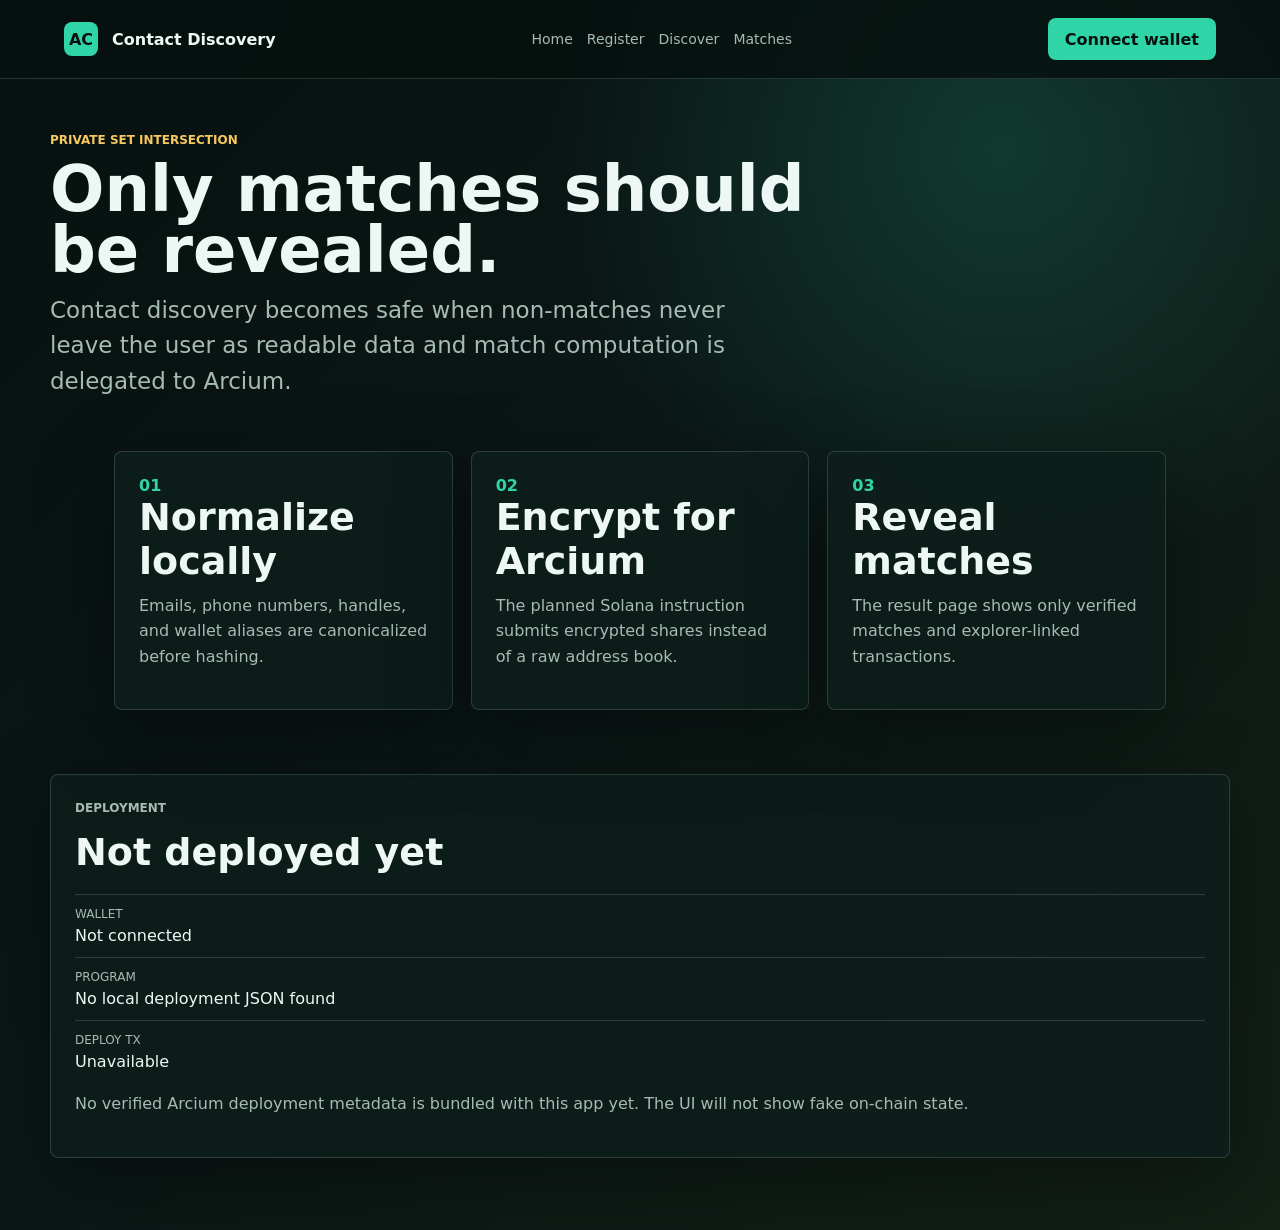
==== app/how-it-works.html @ 89aa204b "Restructure contact discovery app into wallet-enabled pages" ====
<!doctype html>
<html lang="en">
  <head>
    <meta charset="utf-8" />
    <meta name="viewport" content="width=device-width, initial-scale=1" />
    <title>How Contact Discovery Works</title>
    <link rel="icon" href="/app/favicon.svg" type="image/svg+xml" />
    <link rel="stylesheet" href="/app/site.css" />
    <script type="module" src="/app/wallet.js"></script>
  </head>
  <body>
    <header class="nav">
      <a class="brand" href="/app/"><span class="brand-mark">AC</span><span>Contact Discovery</span></a>
      <nav aria-label="Primary navigation">
        <a href="/app/">Home</a>
        <a href="/app/pages/register-identifier.html">Register</a>
        <a href="/app/pages/discover-contacts.html">Discover</a>
        <a href="/app/pages/view-matches.html">Matches</a>
      </nav>
      <button class="wallet-button" type="button" data-wallet-button>Connect wallet</button>
    </header>

    <main class="page-shell">
      <section class="page-header">
        <div>
          <p class="eyebrow">Private set intersection</p>
          <h1>Only matches should be revealed.</h1>
          <p class="lede">
            Contact discovery becomes safe when non-matches never leave the
            user as readable data and match computation is delegated to Arcium.
          </p>
        </div>
      </section>

      <section class="feature-grid">
        <article class="feature-card">
          <span>01</span>
          <h2>Normalize locally</h2>
          <p>Emails, phone numbers, handles, and wallet aliases are canonicalized before hashing.</p>
        </article>
        <article class="feature-card">
          <span>02</span>
          <h2>Encrypt for Arcium</h2>
          <p>The planned Solana instruction submits encrypted shares instead of a raw address book.</p>
        </article>
        <article class="feature-card">
          <span>03</span>
          <h2>Reveal matches</h2>
          <p>The result page shows only verified matches and explorer-linked transactions.</p>
        </article>
      </section>

      <section class="panel">
        <p class="section-kicker">Deployment</p>
        <h2 data-deployment-status>Checking metadata</h2>
        <dl class="metadata-list">
          <div><dt>Wallet</dt><dd data-wallet-address>Not connected</dd></div>
          <div><dt>Program</dt><dd data-program-id>No local deployment JSON</dd></div>
          <div><dt>Deploy tx</dt><dd data-deploy-tx>Unavailable</dd></div>
        </dl>
        <p data-verification-copy>
          Explorer-verifiable metadata appears here after contract deployment.
        </p>
      </section>
    </main>
  </body>
</html>
---- app/site.css ----
:root {
  color-scheme: dark;
  --bg: #07110f;
  --panel: rgba(13, 30, 27, 0.88);
  --panel-strong: #10221f;
  --text: #edf8f5;
  --muted: #a7bbb5;
  --line: rgba(181, 221, 211, 0.18);
  --accent: #30d5a7;
  --accent-2: #f6c85f;
  --danger: #ff8275;
  --shadow: 0 24px 80px rgba(0, 0, 0, 0.38);
  font-family:
    Inter, ui-sans-serif, system-ui, -apple-system, BlinkMacSystemFont, "Segoe UI",
    sans-serif;
}

* {
  box-sizing: border-box;
}

body {
  margin: 0;
  min-height: 100vh;
  color: var(--text);
  background:
    radial-gradient(circle at 78% 12%, rgba(48, 213, 167, 0.18), transparent 28rem),
    linear-gradient(135deg, #07110f 0%, #0b1716 48%, #132015 100%);
}

a {
  color: inherit;
  text-decoration: none;
}

button,
input,
textarea,
select {
  font: inherit;
}

.nav {
  position: sticky;
  top: 0;
  z-index: 20;
  display: flex;
  align-items: center;
  gap: 24px;
  justify-content: space-between;
  padding: 18px clamp(18px, 5vw, 64px);
  border-bottom: 1px solid var(--line);
  background: rgba(7, 17, 15, 0.84);
  backdrop-filter: blur(18px);
}

.brand,
.nav nav,
.hero-actions,
.page-actions,
.form-grid {
  display: flex;
  align-items: center;
  gap: 14px;
}

.brand {
  font-weight: 800;
}

.brand-mark {
  display: grid;
  width: 34px;
  height: 34px;
  place-items: center;
  color: #07110f;
  border-radius: 8px;
  background: var(--accent);
}

.nav nav {
  flex-wrap: wrap;
  justify-content: center;
  color: var(--muted);
  font-size: 14px;
}

.nav nav a:hover {
  color: var(--text);
}

.wallet-button,
.primary-link,
.secondary-link,
.action-button,
.ghost-button {
  min-height: 42px;
  border: 1px solid transparent;
  border-radius: 8px;
  padding: 0 16px;
  cursor: pointer;
}

.wallet-button,
.primary-link,
.action-button {
  color: #06110f;
  background: var(--accent);
  font-weight: 800;
}

.secondary-link,
.ghost-button {
  display: inline-flex;
  align-items: center;
  justify-content: center;
  color: var(--text);
  border-color: var(--line);
  background: rgba(255, 255, 255, 0.04);
}

.hero {
  display: grid;
  grid-template-columns: minmax(0, 1.35fr) minmax(320px, 0.65fr);
  gap: clamp(24px, 5vw, 64px);
  align-items: center;
  min-height: calc(100vh - 74px);
  padding: clamp(48px, 7vw, 96px) clamp(18px, 5vw, 64px);
}

.hero-copy {
  max-width: 780px;
}

.eyebrow,
.section-kicker {
  margin: 0 0 12px;
  color: var(--accent-2);
  font-size: 12px;
  font-weight: 900;
  letter-spacing: 0;
  text-transform: uppercase;
}

h1,
h2,
h3,
p {
  margin-top: 0;
}

h1 {
  margin-bottom: 20px;
  font-size: clamp(44px, 7vw, 86px);
  line-height: 0.95;
  letter-spacing: 0;
}

h2 {
  margin-bottom: 10px;
  font-size: clamp(24px, 3vw, 38px);
  letter-spacing: 0;
}

.lede {
  max-width: 690px;
  color: var(--muted);
  font-size: clamp(18px, 2vw, 23px);
  line-height: 1.55;
}

.hero-actions {
  flex-wrap: wrap;
  margin-top: 32px;
}

.primary-link,
.secondary-link {
  padding: 13px 18px;
}

.verification-panel,
.panel,
.feature-card {
  border: 1px solid var(--line);
  border-radius: 8px;
  background: var(--panel);
  box-shadow: var(--shadow);
}

.verification-panel,
.panel {
  padding: 24px;
}

.verification-panel dl,
.metadata-list {
  display: grid;
  gap: 12px;
  margin: 20px 0;
}

.verification-panel div,
.metadata-list div {
  min-width: 0;
  padding-top: 12px;
  border-top: 1px solid var(--line);
}

dt {
  color: var(--muted);
  font-size: 12px;
  text-transform: uppercase;
}

dd {
  margin: 5px 0 0;
  overflow-wrap: anywhere;
}

.feature-grid,
.page-grid {
  display: grid;
  grid-template-columns: repeat(3, minmax(0, 1fr));
  gap: 18px;
  padding: 0 clamp(18px, 5vw, 64px) 64px;
}

.feature-card {
  min-height: 210px;
  padding: 24px;
  transition:
    border-color 160ms ease,
    transform 160ms ease;
}

.feature-card:hover {
  border-color: rgba(48, 213, 167, 0.66);
  transform: translateY(-2px);
}

.feature-card span {
  color: var(--accent);
  font-weight: 900;
}

.feature-card p,
.panel p,
.hint {
  color: var(--muted);
  line-height: 1.6;
}

.page-shell {
  width: min(1180px, calc(100% - 36px));
  margin: 0 auto;
  padding: 54px 0 72px;
}

.page-header {
  display: flex;
  gap: 24px;
  align-items: end;
  justify-content: space-between;
  margin-bottom: 28px;
}

.page-header h1 {
  max-width: 760px;
  margin-bottom: 12px;
  font-size: clamp(36px, 5vw, 64px);
}

.page-grid {
  grid-template-columns: minmax(0, 1fr) 360px;
  padding: 0;
}

label {
  display: block;
  margin: 18px 0 8px;
  color: var(--text);
  font-weight: 800;
}

input,
textarea,
select {
  width: 100%;
  color: var(--text);
  border: 1px solid var(--line);
  border-radius: 8px;
  background: rgba(3, 10, 9, 0.56);
  padding: 13px 14px;
  outline: none;
}

textarea {
  min-height: 150px;
  resize: vertical;
}

input:focus,
textarea:focus,
select:focus {
  border-color: var(--accent);
}

.form-grid {
  align-items: start;
}

.form-grid > div {
  flex: 1;
}

.page-actions {
  flex-wrap: wrap;
  margin-top: 20px;
}

.output {
  margin-top: 20px;
  overflow: auto;
  border: 1px solid var(--line);
  border-radius: 8px;
  background: rgba(0, 0, 0, 0.22);
}

table {
  width: 100%;
  border-collapse: collapse;
}

th,
td {
  padding: 12px;
  border-bottom: 1px solid var(--line);
  text-align: left;
  vertical-align: top;
}

th {
  color: var(--muted);
  font-size: 12px;
  text-transform: uppercase;
}

.hash {
  max-width: 420px;
  overflow-wrap: anywhere;
  font-family: ui-monospace, SFMono-Regular, Menlo, Consolas, monospace;
  font-size: 12px;
}

.status-pill {
  display: inline-flex;
  align-items: center;
  min-height: 28px;
  border: 1px solid var(--line);
  border-radius: 999px;
  padding: 0 10px;
  color: var(--muted);
}

.status-pill.ok {
  color: #07110f;
  border-color: var(--accent);
  background: var(--accent);
}

.status-pill.warn {
  color: #130e02;
  border-color: var(--accent-2);
  background: var(--accent-2);
}

@media (max-width: 900px) {
  .nav,
  .page-header {
    align-items: stretch;
    flex-direction: column;
  }

  .nav nav {
    justify-content: flex-start;
  }

  .hero,
  .page-grid,
  .feature-grid {
    grid-template-columns: 1fr;
  }

  .hero {
    min-height: auto;
  }
}
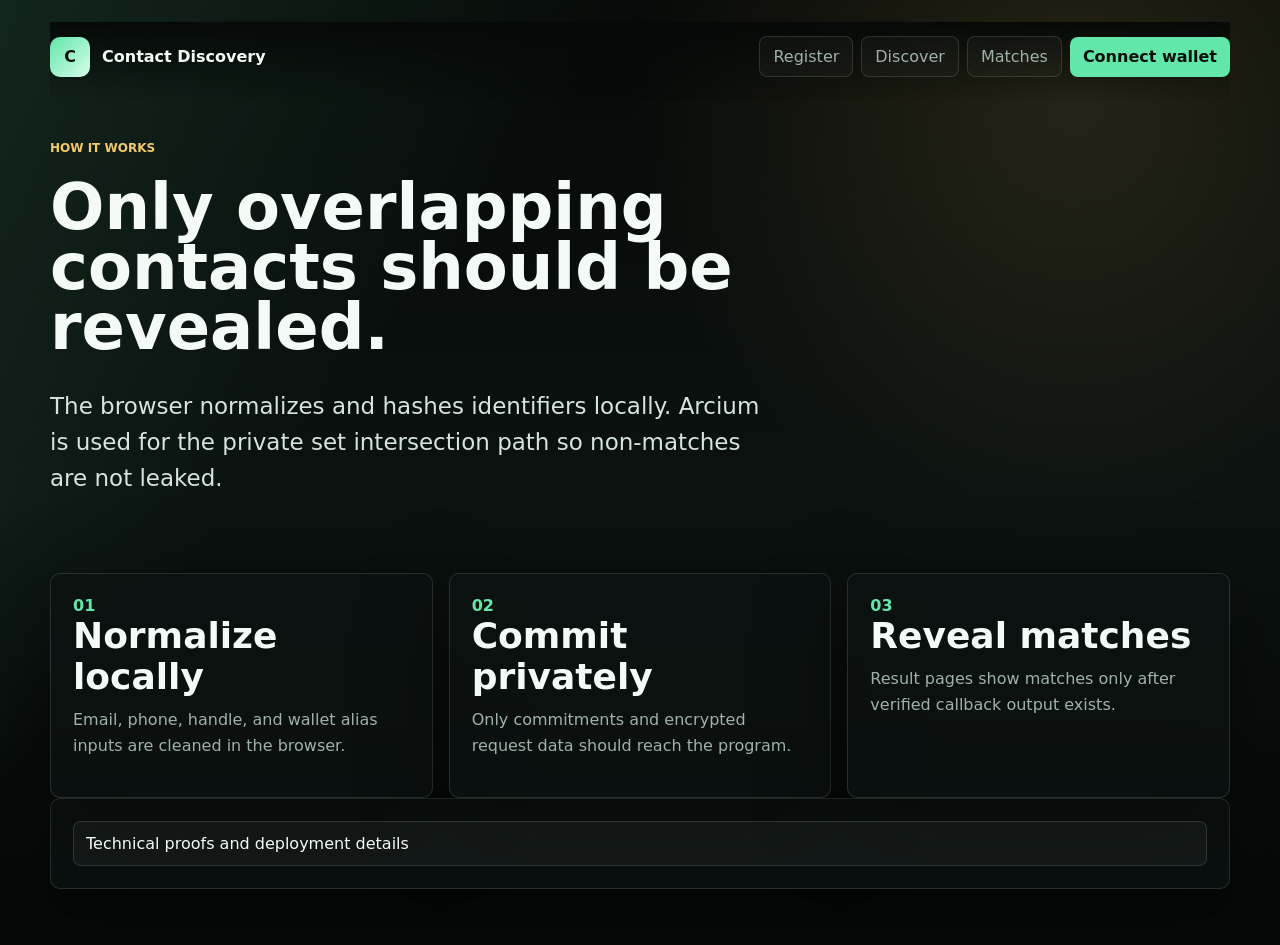
==== commit dd9eadfd: "Modernize wallet enabled contact discovery UI" ====
--- a/app/how-it-works.html
+++ b/app/how-it-works.html
@@ -1,67 +1 @@
-<!doctype html>
-<html lang="en">
-  <head>
-    <meta charset="utf-8" />
-    <meta name="viewport" content="width=device-width, initial-scale=1" />
-    <title>How Contact Discovery Works</title>
-    <link rel="icon" href="/app/favicon.svg" type="image/svg+xml" />
-    <link rel="stylesheet" href="/app/site.css" />
-    <script type="module" src="/app/wallet.js"></script>
-  </head>
-  <body>
-    <header class="nav">
-      <a class="brand" href="/app/"><span class="brand-mark">AC</span><span>Contact Discovery</span></a>
-      <nav aria-label="Primary navigation">
-        <a href="/app/">Home</a>
-        <a href="/app/pages/register-identifier.html">Register</a>
-        <a href="/app/pages/discover-contacts.html">Discover</a>
-        <a href="/app/pages/view-matches.html">Matches</a>
-      </nav>
-      <button class="wallet-button" type="button" data-wallet-button>Connect wallet</button>
-    </header>
-
-    <main class="page-shell">
-      <section class="page-header">
-        <div>
-          <p class="eyebrow">Private set intersection</p>
-          <h1>Only matches should be revealed.</h1>
-          <p class="lede">
-            Contact discovery becomes safe when non-matches never leave the
-            user as readable data and match computation is delegated to Arcium.
-          </p>
-        </div>
-      </section>
-
-      <section class="feature-grid">
-        <article class="feature-card">
-          <span>01</span>
-          <h2>Normalize locally</h2>
-          <p>Emails, phone numbers, handles, and wallet aliases are canonicalized before hashing.</p>
-        </article>
-        <article class="feature-card">
-          <span>02</span>
-          <h2>Encrypt for Arcium</h2>
-          <p>The planned Solana instruction submits encrypted shares instead of a raw address book.</p>
-        </article>
-        <article class="feature-card">
-          <span>03</span>
-          <h2>Reveal matches</h2>
-          <p>The result page shows only verified matches and explorer-linked transactions.</p>
-        </article>
-      </section>
-
-      <section class="panel">
-        <p class="section-kicker">Deployment</p>
-        <h2 data-deployment-status>Checking metadata</h2>
-        <dl class="metadata-list">
-          <div><dt>Wallet</dt><dd data-wallet-address>Not connected</dd></div>
-          <div><dt>Program</dt><dd data-program-id>No local deployment JSON</dd></div>
-          <div><dt>Deploy tx</dt><dd data-deploy-tx>Unavailable</dd></div>
-        </dl>
-        <p data-verification-copy>
-          Explorer-verifiable metadata appears here after contract deployment.
-        </p>
-      </section>
-    </main>
-  </body>
-</html>
+<!doctype html><html lang="en"><head><meta charset="utf-8"/><meta name="viewport" content="width=device-width, initial-scale=1"/><title>How Contact Discovery Works</title><link rel="icon" href="/app/favicon.svg" type="image/svg+xml"/><link rel="stylesheet" href="/app/site.css"/><script src="/app/wallet.js" defer></script></head><body><main class="shell"><header class="topbar"><a class="brand" href="/app"><span class="brand-mark">C</span><span>Contact Discovery</span></a><nav class="nav-links"><a href="/app/pages/register-identifier.html">Register</a><a href="/app/pages/discover-contacts.html">Discover</a><a href="/app/pages/view-matches.html">Matches</a><button class="wallet-trigger" type="button" data-wallet-connect>Connect wallet</button></nav></header><section class="page-head"><p class="eyebrow">How it works</p><h1>Only overlapping contacts should be revealed.</h1><p class="lede">The browser normalizes and hashes identifiers locally. Arcium is used for the private set intersection path so non-matches are not leaked.</p></section><section class="grid"><article class="feature-card"><span>01</span><h2>Normalize locally</h2><p>Email, phone, handle, and wallet alias inputs are cleaned in the browser.</p></article><article class="feature-card"><span>02</span><h2>Commit privately</h2><p>Only commitments and encrypted request data should reach the program.</p></article><article class="feature-card"><span>03</span><h2>Reveal matches</h2><p>Result pages show matches only after verified callback output exists.</p></article></section><section class="panel proof-panel"><button class="proof-toggle" type="button" data-proof-toggle>Technical proofs and deployment details</button><div class="proof-body"><dl class="kv"><div><dt>Status</dt><dd data-contract-state>Checking</dd></div><div><dt>Program</dt><dd data-program-id>Checking</dd></div><div><dt>Deploy tx</dt><dd data-deploy-tx>Checking</dd></div></dl></div></section></main></body></html>
--- a/app/site.css
+++ b/app/site.css
@@ -1,15 +1,18 @@
 :root {
   color-scheme: dark;
-  --bg: #07110f;
-  --panel: rgba(13, 30, 27, 0.88);
-  --panel-strong: #10221f;
-  --text: #edf8f5;
-  --muted: #a7bbb5;
-  --line: rgba(181, 221, 211, 0.18);
-  --accent: #30d5a7;
-  --accent-2: #f6c85f;
-  --danger: #ff8275;
-  --shadow: 0 24px 80px rgba(0, 0, 0, 0.38);
+  --bg: #060907;
+  --bg-soft: #0b1210;
+  --panel: rgba(12, 19, 17, 0.84);
+  --panel-2: rgba(15, 28, 24, 0.72);
+  --line: rgba(204, 235, 224, 0.14);
+  --line-strong: rgba(98, 230, 170, 0.36);
+  --text: #f4fbf7;
+  --muted: #9fb2aa;
+  --accent: #62e6aa;
+  --accent-2: #f3c96b;
+  --red: #ff7a7a;
+  --green: #7cf7b4;
+  --shadow: 0 24px 90px rgba(0, 0, 0, 0.38);
   font-family:
     Inter, ui-sans-serif, system-ui, -apple-system, BlinkMacSystemFont, "Segoe UI",
     sans-serif;
@@ -24,8 +27,9 @@
   min-height: 100vh;
   color: var(--text);
   background:
-    radial-gradient(circle at 78% 12%, rgba(48, 213, 167, 0.18), transparent 28rem),
-    linear-gradient(135deg, #07110f 0%, #0b1716 48%, #132015 100%);
+    linear-gradient(130deg, rgba(98, 230, 170, 0.13), transparent 32rem),
+    radial-gradient(circle at 84% 10%, rgba(243, 201, 107, 0.13), transparent 28rem),
+    linear-gradient(180deg, var(--bg), var(--bg-soft) 54%, #050806);
 }
 
 a {
@@ -35,105 +39,91 @@
 
 button,
 input,
-textarea,
-select {
+select,
+textarea {
   font: inherit;
 }
 
-.nav {
+.shell {
+  width: min(1180px, calc(100% - 32px));
+  margin: 0 auto;
+  padding: 22px 0 56px;
+}
+
+.topbar {
   position: sticky;
   top: 0;
-  z-index: 20;
+  z-index: 30;
   display: flex;
   align-items: center;
-  gap: 24px;
   justify-content: space-between;
-  padding: 18px clamp(18px, 5vw, 64px);
-  border-bottom: 1px solid var(--line);
-  background: rgba(7, 17, 15, 0.84);
-  backdrop-filter: blur(18px);
-}
-
-.brand,
-.nav nav,
-.hero-actions,
-.page-actions,
-.form-grid {
+  gap: 18px;
+  padding: 14px 0 22px;
+  background: linear-gradient(180deg, rgba(6, 9, 7, 0.96), rgba(6, 9, 7, 0));
+  backdrop-filter: blur(16px);
+}
+
+.brand {
+  display: inline-flex;
+  align-items: center;
+  gap: 12px;
+  font-weight: 900;
+}
+
+.brand-mark {
+  display: grid;
+  width: 40px;
+  height: 40px;
+  place-items: center;
+  border-radius: 10px;
+  color: #06100b;
+  background: linear-gradient(135deg, var(--accent), #d7ffe9);
+}
+
+.nav-links {
   display: flex;
-  align-items: center;
-  gap: 14px;
-}
-
-.brand {
-  font-weight: 800;
-}
-
-.brand-mark {
-  display: grid;
-  width: 34px;
-  height: 34px;
-  place-items: center;
-  color: #07110f;
-  border-radius: 8px;
+  flex-wrap: wrap;
+  gap: 8px;
+  align-items: center;
+  justify-content: center;
+}
+
+.nav-links a,
+.ghost,
+.wallet-trigger {
+  min-height: 40px;
+  border: 1px solid var(--line);
+  border-radius: 8px;
+  padding: 10px 13px;
+  color: var(--muted);
+  background: rgba(255, 255, 255, 0.03);
+}
+
+.nav-links a:hover,
+.ghost:hover {
+  color: var(--text);
+  border-color: var(--line-strong);
+}
+
+.wallet-trigger,
+.primary,
+.action {
+  cursor: pointer;
+  border: 0;
+  color: #06100b;
   background: var(--accent);
-}
-
-.nav nav {
-  flex-wrap: wrap;
-  justify-content: center;
-  color: var(--muted);
-  font-size: 14px;
-}
-
-.nav nav a:hover {
-  color: var(--text);
-}
-
-.wallet-button,
-.primary-link,
-.secondary-link,
-.action-button,
-.ghost-button {
-  min-height: 42px;
-  border: 1px solid transparent;
-  border-radius: 8px;
-  padding: 0 16px;
-  cursor: pointer;
-}
-
-.wallet-button,
-.primary-link,
-.action-button {
-  color: #06110f;
-  background: var(--accent);
-  font-weight: 800;
-}
-
-.secondary-link,
-.ghost-button {
-  display: inline-flex;
-  align-items: center;
-  justify-content: center;
-  color: var(--text);
-  border-color: var(--line);
-  background: rgba(255, 255, 255, 0.04);
+  font-weight: 900;
 }
 
 .hero {
   display: grid;
-  grid-template-columns: minmax(0, 1.35fr) minmax(320px, 0.65fr);
-  gap: clamp(24px, 5vw, 64px);
-  align-items: center;
-  min-height: calc(100vh - 74px);
-  padding: clamp(48px, 7vw, 96px) clamp(18px, 5vw, 64px);
-}
-
-.hero-copy {
-  max-width: 780px;
-}
-
-.eyebrow,
-.section-kicker {
+  grid-template-columns: minmax(0, 1.15fr) minmax(320px, 0.85fr);
+  gap: clamp(22px, 4vw, 56px);
+  align-items: center;
+  min-height: calc(100vh - 112px);
+}
+
+.eyebrow {
   margin: 0 0 12px;
   color: var(--accent-2);
   font-size: 12px;
@@ -150,223 +140,244 @@
 }
 
 h1 {
-  margin-bottom: 20px;
-  font-size: clamp(44px, 7vw, 86px);
-  line-height: 0.95;
+  max-width: 880px;
+  margin-bottom: 22px;
+  font-size: clamp(44px, 7vw, 92px);
+  line-height: 0.94;
   letter-spacing: 0;
 }
 
 h2 {
   margin-bottom: 10px;
-  font-size: clamp(24px, 3vw, 38px);
+  font-size: clamp(24px, 3vw, 36px);
   letter-spacing: 0;
 }
 
 .lede {
-  max-width: 690px;
-  color: var(--muted);
+  max-width: 720px;
+  color: #d5e4dd;
   font-size: clamp(18px, 2vw, 23px);
   line-height: 1.55;
 }
 
-.hero-actions {
+.cta-row,
+.page-actions,
+.status-row {
+  display: flex;
   flex-wrap: wrap;
-  margin-top: 32px;
-}
-
-.primary-link,
-.secondary-link {
-  padding: 13px 18px;
-}
-
-.verification-panel,
+  gap: 12px;
+  align-items: center;
+}
+
+.primary,
+.secondary,
+.action,
+.ghost {
+  display: inline-flex;
+  min-height: 44px;
+  align-items: center;
+  justify-content: center;
+  border-radius: 8px;
+  padding: 0 16px;
+}
+
+.secondary {
+  color: var(--text);
+  border: 1px solid var(--line);
+  background: rgba(255, 255, 255, 0.04);
+}
+
 .panel,
-.feature-card {
-  border: 1px solid var(--line);
-  border-radius: 8px;
+.feature-card,
+.stat {
+  border: 1px solid var(--line);
+  border-radius: 10px;
   background: var(--panel);
   box-shadow: var(--shadow);
 }
 
-.verification-panel,
 .panel {
+  padding: 22px;
+}
+
+.hero-card {
+  min-height: 390px;
   padding: 24px;
-}
-
-.verification-panel dl,
-.metadata-list {
+  background:
+    linear-gradient(145deg, rgba(98, 230, 170, 0.16), transparent),
+    var(--panel);
+}
+
+.hero-card-grid {
   display: grid;
   gap: 12px;
-  margin: 20px 0;
-}
-
-.verification-panel div,
-.metadata-list div {
-  min-width: 0;
-  padding-top: 12px;
-  border-top: 1px solid var(--line);
-}
-
-dt {
+  margin-top: 18px;
+}
+
+.stat {
+  padding: 16px;
+  background: var(--panel-2);
+}
+
+.stat strong {
+  display: block;
+  margin-bottom: 4px;
+  color: var(--accent);
+  font-size: 28px;
+}
+
+.muted,
+.hint,
+.feature-card p,
+.panel p {
+  color: var(--muted);
+  line-height: 1.6;
+}
+
+.grid {
+  display: grid;
+  grid-template-columns: repeat(3, minmax(0, 1fr));
+  gap: 16px;
+  margin-top: 28px;
+}
+
+.feature-card {
+  min-height: 210px;
+  padding: 22px;
+  transition:
+    transform 160ms ease,
+    border-color 160ms ease;
+}
+
+.feature-card:hover {
+  transform: translateY(-2px);
+  border-color: var(--line-strong);
+}
+
+.feature-card span {
+  color: var(--accent);
+  font-weight: 900;
+}
+
+.page-head {
+  display: grid;
+  gap: 10px;
+  max-width: 820px;
+  padding: 42px 0 26px;
+}
+
+.page-head h1 {
+  font-size: clamp(38px, 5vw, 68px);
+}
+
+.layout {
+  display: grid;
+  grid-template-columns: minmax(0, 1fr) 360px;
+  gap: 18px;
+  align-items: start;
+}
+
+.form-grid {
+  display: grid;
+  grid-template-columns: repeat(2, minmax(0, 1fr));
+  gap: 14px;
+}
+
+.wide {
+  grid-column: 1 / -1;
+}
+
+label {
+  display: grid;
+  gap: 8px;
+  color: var(--text);
+  font-size: 13px;
+  font-weight: 850;
+}
+
+input,
+select,
+textarea,
+output {
+  width: 100%;
+  min-height: 46px;
+  border: 1px solid var(--line);
+  border-radius: 8px;
+  padding: 11px 12px;
+  color: var(--text);
+  background: rgba(4, 8, 10, 0.72);
+  outline: none;
+}
+
+textarea {
+  min-height: 130px;
+  resize: vertical;
+}
+
+input:focus,
+select:focus,
+textarea:focus {
+  border-color: var(--accent);
+}
+
+.proof-toggle {
+  width: 100%;
+  cursor: pointer;
+  border: 1px solid var(--line);
+  border-radius: 8px;
+  padding: 12px;
+  color: var(--text);
+  background: rgba(255, 255, 255, 0.04);
+  text-align: left;
+}
+
+.proof-body {
+  display: none;
+  margin-top: 12px;
+  overflow-wrap: anywhere;
+}
+
+.proof-panel.open .proof-body {
+  display: block;
+}
+
+.kv {
+  display: grid;
+  gap: 10px;
+}
+
+.kv div {
+  display: grid;
+  gap: 4px;
+  padding-bottom: 10px;
+  border-bottom: 1px solid var(--line);
+}
+
+.kv dt {
   color: var(--muted);
   font-size: 12px;
   text-transform: uppercase;
 }
 
-dd {
-  margin: 5px 0 0;
-  overflow-wrap: anywhere;
-}
-
-.feature-grid,
-.page-grid {
-  display: grid;
-  grid-template-columns: repeat(3, minmax(0, 1fr));
-  gap: 18px;
-  padding: 0 clamp(18px, 5vw, 64px) 64px;
-}
-
-.feature-card {
-  min-height: 210px;
-  padding: 24px;
-  transition:
-    border-color 160ms ease,
-    transform 160ms ease;
-}
-
-.feature-card:hover {
-  border-color: rgba(48, 213, 167, 0.66);
-  transform: translateY(-2px);
-}
-
-.feature-card span {
-  color: var(--accent);
-  font-weight: 900;
-}
-
-.feature-card p,
-.panel p,
-.hint {
-  color: var(--muted);
-  line-height: 1.6;
-}
-
-.page-shell {
-  width: min(1180px, calc(100% - 36px));
-  margin: 0 auto;
-  padding: 54px 0 72px;
-}
-
-.page-header {
-  display: flex;
-  gap: 24px;
-  align-items: end;
-  justify-content: space-between;
-  margin-bottom: 28px;
-}
-
-.page-header h1 {
-  max-width: 760px;
-  margin-bottom: 12px;
-  font-size: clamp(36px, 5vw, 64px);
-}
-
-.page-grid {
-  grid-template-columns: minmax(0, 1fr) 360px;
-  padding: 0;
-}
-
-label {
-  display: block;
-  margin: 18px 0 8px;
-  color: var(--text);
-  font-weight: 800;
-}
-
-input,
-textarea,
-select {
-  width: 100%;
-  color: var(--text);
-  border: 1px solid var(--line);
-  border-radius: 8px;
-  background: rgba(3, 10, 9, 0.56);
-  padding: 13px 14px;
-  outline: none;
-}
-
-textarea {
-  min-height: 150px;
-  resize: vertical;
-}
-
-input:focus,
-textarea:focus,
-select:focus {
-  border-color: var(--accent);
-}
-
-.form-grid {
-  align-items: start;
-}
-
-.form-grid > div {
-  flex: 1;
-}
-
-.page-actions {
-  flex-wrap: wrap;
-  margin-top: 20px;
-}
-
-.output {
-  margin-top: 20px;
-  overflow: auto;
-  border: 1px solid var(--line);
-  border-radius: 8px;
-  background: rgba(0, 0, 0, 0.22);
-}
-
-table {
-  width: 100%;
-  border-collapse: collapse;
-}
-
-th,
-td {
-  padding: 12px;
-  border-bottom: 1px solid var(--line);
-  text-align: left;
-  vertical-align: top;
-}
-
-th {
-  color: var(--muted);
-  font-size: 12px;
-  text-transform: uppercase;
-}
-
-.hash {
-  max-width: 420px;
-  overflow-wrap: anywhere;
-  font-family: ui-monospace, SFMono-Regular, Menlo, Consolas, monospace;
-  font-size: 12px;
+.kv dd {
+  margin: 0;
 }
 
 .status-pill {
   display: inline-flex;
-  align-items: center;
-  min-height: 28px;
+  width: fit-content;
+  min-height: 30px;
+  align-items: center;
   border: 1px solid var(--line);
   border-radius: 999px;
   padding: 0 10px;
   color: var(--muted);
 }
 
-.status-pill.ok {
-  color: #07110f;
-  border-color: var(--accent);
-  background: var(--accent);
+.status-pill.good {
+  color: #06100b;
+  border-color: var(--green);
+  background: var(--green);
 }
 
 .status-pill.warn {
@@ -375,24 +386,83 @@
   background: var(--accent-2);
 }
 
+.activity {
+  display: grid;
+  gap: 10px;
+  margin-top: 14px;
+}
+
+.activity-item {
+  border: 1px solid var(--line);
+  border-radius: 8px;
+  padding: 12px;
+  background: rgba(0, 0, 0, 0.18);
+}
+
+.wallet-modal {
+  position: fixed;
+  inset: 0;
+  z-index: 100;
+  display: none;
+  place-items: center;
+  padding: 18px;
+  background: rgba(0, 0, 0, 0.62);
+  backdrop-filter: blur(10px);
+}
+
+.wallet-modal.open {
+  display: grid;
+}
+
+.wallet-dialog {
+  width: min(460px, 100%);
+  border: 1px solid var(--line);
+  border-radius: 12px;
+  padding: 20px;
+  background: #0b1210;
+  box-shadow: var(--shadow);
+}
+
+.wallet-option {
+  display: flex;
+  width: 100%;
+  min-height: 56px;
+  align-items: center;
+  justify-content: space-between;
+  gap: 12px;
+  margin-top: 10px;
+  cursor: pointer;
+  border: 1px solid var(--line);
+  border-radius: 8px;
+  padding: 0 14px;
+  color: var(--text);
+  background: rgba(255, 255, 255, 0.04);
+}
+
+.wallet-option:hover {
+  border-color: var(--line-strong);
+}
+
+.wallet-option small {
+  color: var(--muted);
+}
+
 @media (max-width: 900px) {
-  .nav,
-  .page-header {
+  .topbar,
+  .layout,
+  .hero,
+  .grid,
+  .form-grid {
+    grid-template-columns: 1fr;
+  }
+
+  .topbar {
     align-items: stretch;
     flex-direction: column;
   }
 
-  .nav nav {
-    justify-content: flex-start;
-  }
-
-  .hero,
-  .page-grid,
-  .feature-grid {
-    grid-template-columns: 1fr;
-  }
-
   .hero {
     min-height: auto;
+    padding-top: 28px;
   }
 }
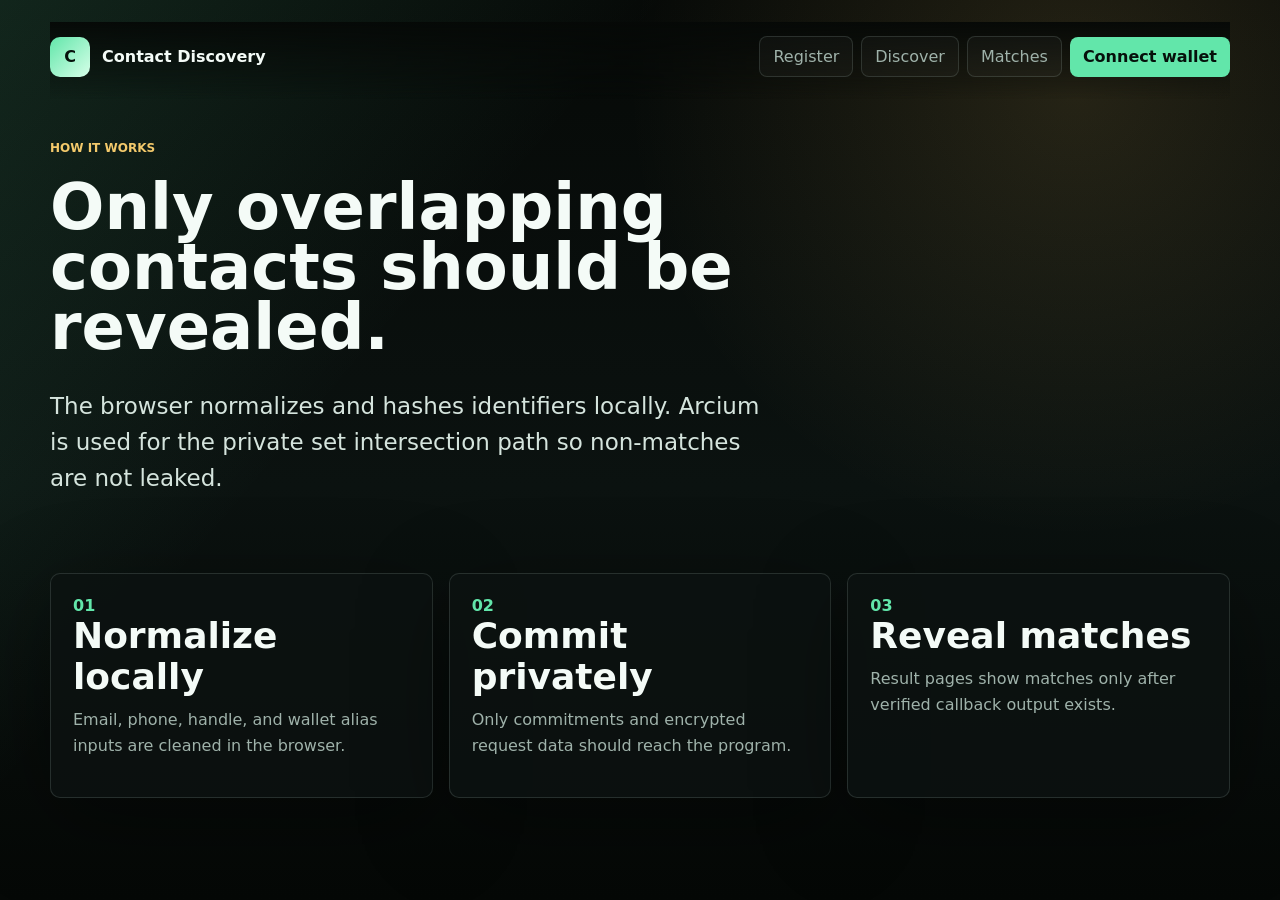
==== commit 281c980c: "Implement live Arcium dapp flows" ====
--- a/app/how-it-works.html
+++ b/app/how-it-works.html
@@ -1 +1 @@
-<!doctype html><html lang="en"><head><meta charset="utf-8"/><meta name="viewport" content="width=device-width, initial-scale=1"/><title>How Contact Discovery Works</title><link rel="icon" href="/app/favicon.svg" type="image/svg+xml"/><link rel="stylesheet" href="/app/site.css"/><script src="/app/wallet.js" defer></script></head><body><main class="shell"><header class="topbar"><a class="brand" href="/app"><span class="brand-mark">C</span><span>Contact Discovery</span></a><nav class="nav-links"><a href="/app/pages/register-identifier.html">Register</a><a href="/app/pages/discover-contacts.html">Discover</a><a href="/app/pages/view-matches.html">Matches</a><button class="wallet-trigger" type="button" data-wallet-connect>Connect wallet</button></nav></header><section class="page-head"><p class="eyebrow">How it works</p><h1>Only overlapping contacts should be revealed.</h1><p class="lede">The browser normalizes and hashes identifiers locally. Arcium is used for the private set intersection path so non-matches are not leaked.</p></section><section class="grid"><article class="feature-card"><span>01</span><h2>Normalize locally</h2><p>Email, phone, handle, and wallet alias inputs are cleaned in the browser.</p></article><article class="feature-card"><span>02</span><h2>Commit privately</h2><p>Only commitments and encrypted request data should reach the program.</p></article><article class="feature-card"><span>03</span><h2>Reveal matches</h2><p>Result pages show matches only after verified callback output exists.</p></article></section><section class="panel proof-panel"><button class="proof-toggle" type="button" data-proof-toggle>Technical proofs and deployment details</button><div class="proof-body"><dl class="kv"><div><dt>Status</dt><dd data-contract-state>Checking</dd></div><div><dt>Program</dt><dd data-program-id>Checking</dd></div><div><dt>Deploy tx</dt><dd data-deploy-tx>Checking</dd></div></dl></div></section></main></body></html>
+<!doctype html><html lang="en"><head><meta charset="utf-8"/><meta name="viewport" content="width=device-width, initial-scale=1"/><title>How Contact Discovery Works</title><link rel="icon" href="/app/favicon.svg" type="image/svg+xml"/><link rel="stylesheet" href="/app/site.css"/><script src="/app/wallet.js" defer></script></head><body><main class="shell"><header class="topbar"><a class="brand" href="/app"><span class="brand-mark">C</span><span>Contact Discovery</span></a><nav class="nav-links"><a href="/app/pages/register-identifier.html">Register</a><a href="/app/pages/discover-contacts.html">Discover</a><a href="/app/pages/view-matches.html">Matches</a><button class="wallet-trigger" type="button" data-wallet-connect>Connect wallet</button></nav></header><section class="page-head"><p class="eyebrow">How it works</p><h1>Only overlapping contacts should be revealed.</h1><p class="lede">The browser normalizes and hashes identifiers locally. Arcium is used for the private set intersection path so non-matches are not leaked.</p></section><section class="grid"><article class="feature-card"><span>01</span><h2>Normalize locally</h2><p>Email, phone, handle, and wallet alias inputs are cleaned in the browser.</p></article><article class="feature-card"><span>02</span><h2>Commit privately</h2><p>Only commitments and encrypted request data should reach the program.</p></article><article class="feature-card"><span>03</span><h2>Reveal matches</h2><p>Result pages show matches only after verified callback output exists.</p></article></section></main></body></html>
--- a/app/site.css
+++ b/app/site.css
@@ -320,7 +320,7 @@
   border-color: var(--accent);
 }
 
-.proof-toggle {
+.verification-toggle {
   width: 100%;
   cursor: pointer;
   border: 1px solid var(--line);
@@ -331,13 +331,13 @@
   text-align: left;
 }
 
-.proof-body {
+.verification-body {
   display: none;
   margin-top: 12px;
   overflow-wrap: anywhere;
 }
 
-.proof-panel.open .proof-body {
+.verification-panel.open .verification-body {
   display: block;
 }
 
@@ -397,6 +397,15 @@
   border-radius: 8px;
   padding: 12px;
   background: rgba(0, 0, 0, 0.18);
+}
+
+.activity-toast-stack {
+  position: fixed;
+  right: 18px;
+  bottom: 18px;
+  z-index: 120;
+  width: min(420px, calc(100% - 36px));
+  margin-top: 0;
 }
 
 .wallet-modal {
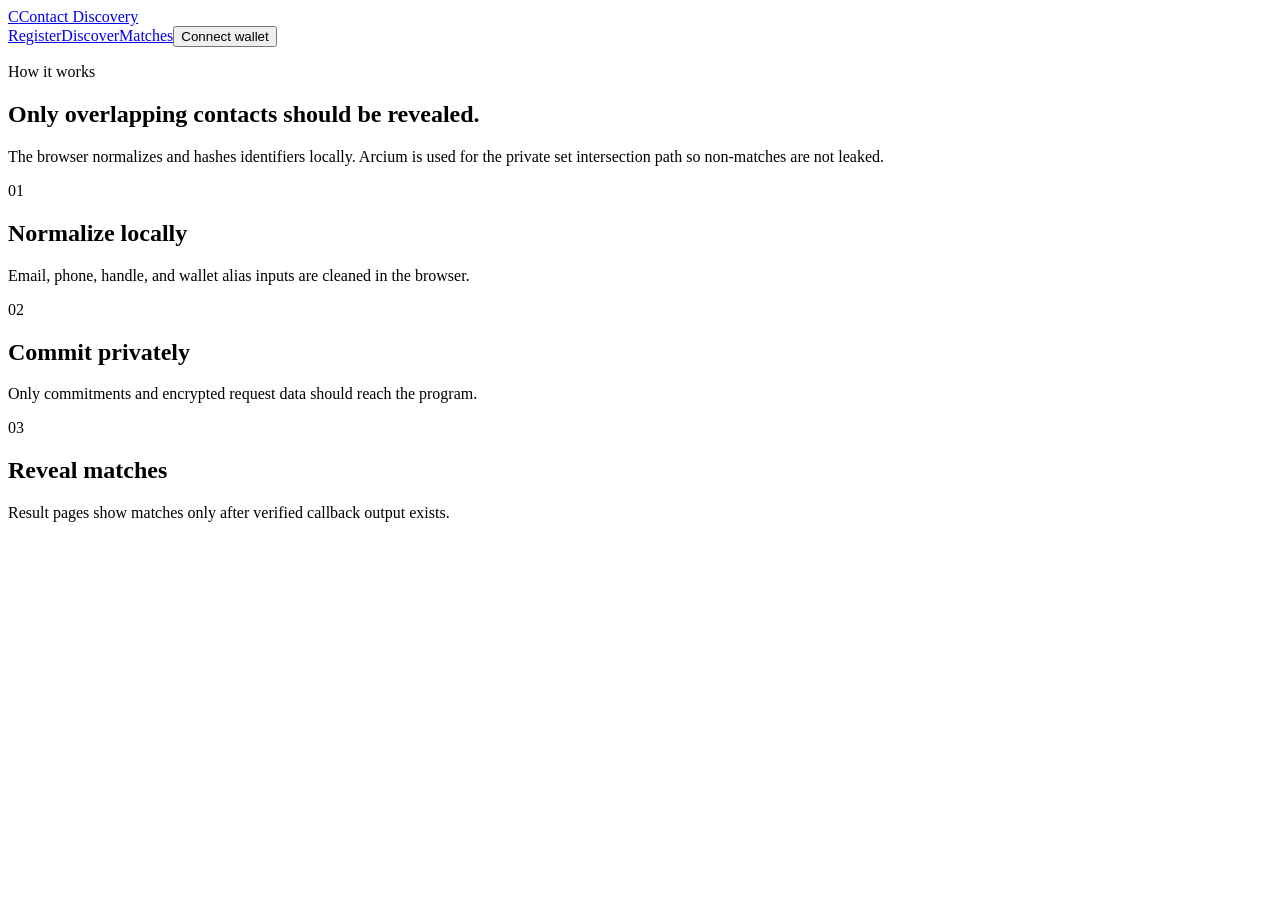
==== commit 1fb4aebe: "Fix Vercel asset routing" ====
--- a/app/how-it-works.html
+++ b/app/how-it-works.html
@@ -1 +1 @@
-<!doctype html><html lang="en"><head><meta charset="utf-8"/><meta name="viewport" content="width=device-width, initial-scale=1"/><title>How Contact Discovery Works</title><link rel="icon" href="/app/favicon.svg" type="image/svg+xml"/><link rel="stylesheet" href="/app/site.css"/><script src="/app/wallet.js" defer></script></head><body><main class="shell"><header class="topbar"><a class="brand" href="/app"><span class="brand-mark">C</span><span>Contact Discovery</span></a><nav class="nav-links"><a href="/app/pages/register-identifier.html">Register</a><a href="/app/pages/discover-contacts.html">Discover</a><a href="/app/pages/view-matches.html">Matches</a><button class="wallet-trigger" type="button" data-wallet-connect>Connect wallet</button></nav></header><section class="page-head"><p class="eyebrow">How it works</p><h1>Only overlapping contacts should be revealed.</h1><p class="lede">The browser normalizes and hashes identifiers locally. Arcium is used for the private set intersection path so non-matches are not leaked.</p></section><section class="grid"><article class="feature-card"><span>01</span><h2>Normalize locally</h2><p>Email, phone, handle, and wallet alias inputs are cleaned in the browser.</p></article><article class="feature-card"><span>02</span><h2>Commit privately</h2><p>Only commitments and encrypted request data should reach the program.</p></article><article class="feature-card"><span>03</span><h2>Reveal matches</h2><p>Result pages show matches only after verified callback output exists.</p></article></section></main></body></html>
+<!doctype html><html lang="en"><head><meta charset="utf-8"/><meta name="viewport" content="width=device-width, initial-scale=1"/><title>How Contact Discovery Works</title><link rel="icon" href="/favicon.svg" type="image/svg+xml"/><link rel="stylesheet" href="/site.css"/><script src="/wallet.js" defer></script></head><body><main class="shell"><header class="topbar"><a class="brand" href="/"><span class="brand-mark">C</span><span>Contact Discovery</span></a><nav class="nav-links"><a href="/pages/register-identifier.html">Register</a><a href="/pages/discover-contacts.html">Discover</a><a href="/pages/view-matches.html">Matches</a><button class="wallet-trigger" type="button" data-wallet-connect>Connect wallet</button></nav></header><section class="page-head"><p class="eyebrow">How it works</p><h1>Only overlapping contacts should be revealed.</h1><p class="lede">The browser normalizes and hashes identifiers locally. Arcium is used for the private set intersection path so non-matches are not leaked.</p></section><section class="grid"><article class="feature-card"><span>01</span><h2>Normalize locally</h2><p>Email, phone, handle, and wallet alias inputs are cleaned in the browser.</p></article><article class="feature-card"><span>02</span><h2>Commit privately</h2><p>Only commitments and encrypted request data should reach the program.</p></article><article class="feature-card"><span>03</span><h2>Reveal matches</h2><p>Result pages show matches only after verified callback output exists.</p></article></section></main></body></html>
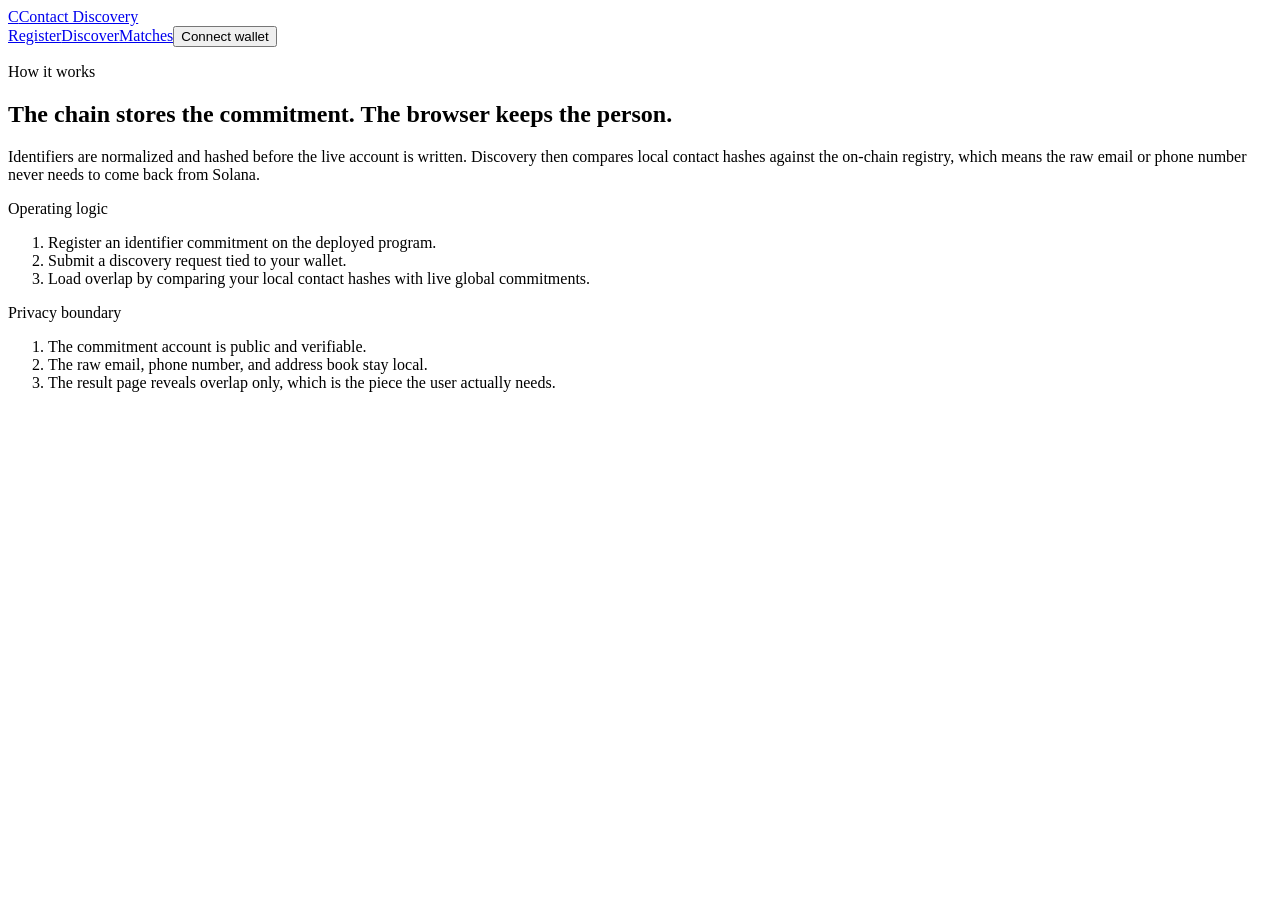
==== commit d3cd8947: "Redesign editorial landing pages" ====
--- a/app/how-it-works.html
+++ b/app/how-it-works.html
@@ -1 +1,42 @@
-<!doctype html><html lang="en"><head><meta charset="utf-8"/><meta name="viewport" content="width=device-width, initial-scale=1"/><title>How Contact Discovery Works</title><link rel="icon" href="/favicon.svg" type="image/svg+xml"/><link rel="stylesheet" href="/site.css"/><script src="/wallet.js" defer></script></head><body><main class="shell"><header class="topbar"><a class="brand" href="/"><span class="brand-mark">C</span><span>Contact Discovery</span></a><nav class="nav-links"><a href="/pages/register-identifier.html">Register</a><a href="/pages/discover-contacts.html">Discover</a><a href="/pages/view-matches.html">Matches</a><button class="wallet-trigger" type="button" data-wallet-connect>Connect wallet</button></nav></header><section class="page-head"><p class="eyebrow">How it works</p><h1>Only overlapping contacts should be revealed.</h1><p class="lede">The browser normalizes and hashes identifiers locally. Arcium is used for the private set intersection path so non-matches are not leaked.</p></section><section class="grid"><article class="feature-card"><span>01</span><h2>Normalize locally</h2><p>Email, phone, handle, and wallet alias inputs are cleaned in the browser.</p></article><article class="feature-card"><span>02</span><h2>Commit privately</h2><p>Only commitments and encrypted request data should reach the program.</p></article><article class="feature-card"><span>03</span><h2>Reveal matches</h2><p>Result pages show matches only after verified callback output exists.</p></article></section></main></body></html>
+<!doctype html>
+<html lang="en">
+  <head>
+    <meta charset="utf-8" />
+    <meta name="viewport" content="width=device-width, initial-scale=1" />
+    <title>How Contact Discovery Works</title>
+    <link rel="icon" href="/favicon.svg" type="image/svg+xml" />
+    <link rel="stylesheet" href="/site.css" />
+    <script src="/wallet.js" defer></script>
+  </head>
+  <body>
+    <main class="shell">
+      <header class="topbar">
+        <a class="brand" href="/"><span class="brand-mark">C</span><span>Contact Discovery</span></a>
+        <nav class="nav-links"><a href="/pages/register-identifier.html">Register</a><a href="/pages/discover-contacts.html">Discover</a><a href="/pages/view-matches.html">Matches</a><button class="wallet-trigger" type="button" data-wallet-connect>Connect wallet</button></nav>
+      </header>
+      <section class="page-head">
+        <p class="eyebrow">How it works</p>
+        <h1>The chain stores the commitment. The browser keeps the person.</h1>
+        <p class="lede">Identifiers are normalized and hashed before the live account is written. Discovery then compares local contact hashes against the on-chain registry, which means the raw email or phone number never needs to come back from Solana.</p>
+      </section>
+      <section class="editorial-band">
+        <article class="editorial-copy">
+          <p class="eyebrow">Operating logic</p>
+          <ol class="step-list">
+            <li>Register an identifier commitment on the deployed program.</li>
+            <li>Submit a discovery request tied to your wallet.</li>
+            <li>Load overlap by comparing your local contact hashes with live global commitments.</li>
+          </ol>
+        </article>
+        <article class="route-list">
+          <p class="eyebrow">Privacy boundary</p>
+          <ol>
+            <li>The commitment account is public and verifiable.</li>
+            <li>The raw email, phone number, and address book stay local.</li>
+            <li>The result page reveals overlap only, which is the piece the user actually needs.</li>
+          </ol>
+        </article>
+      </section>
+    </main>
+  </body>
+</html>
